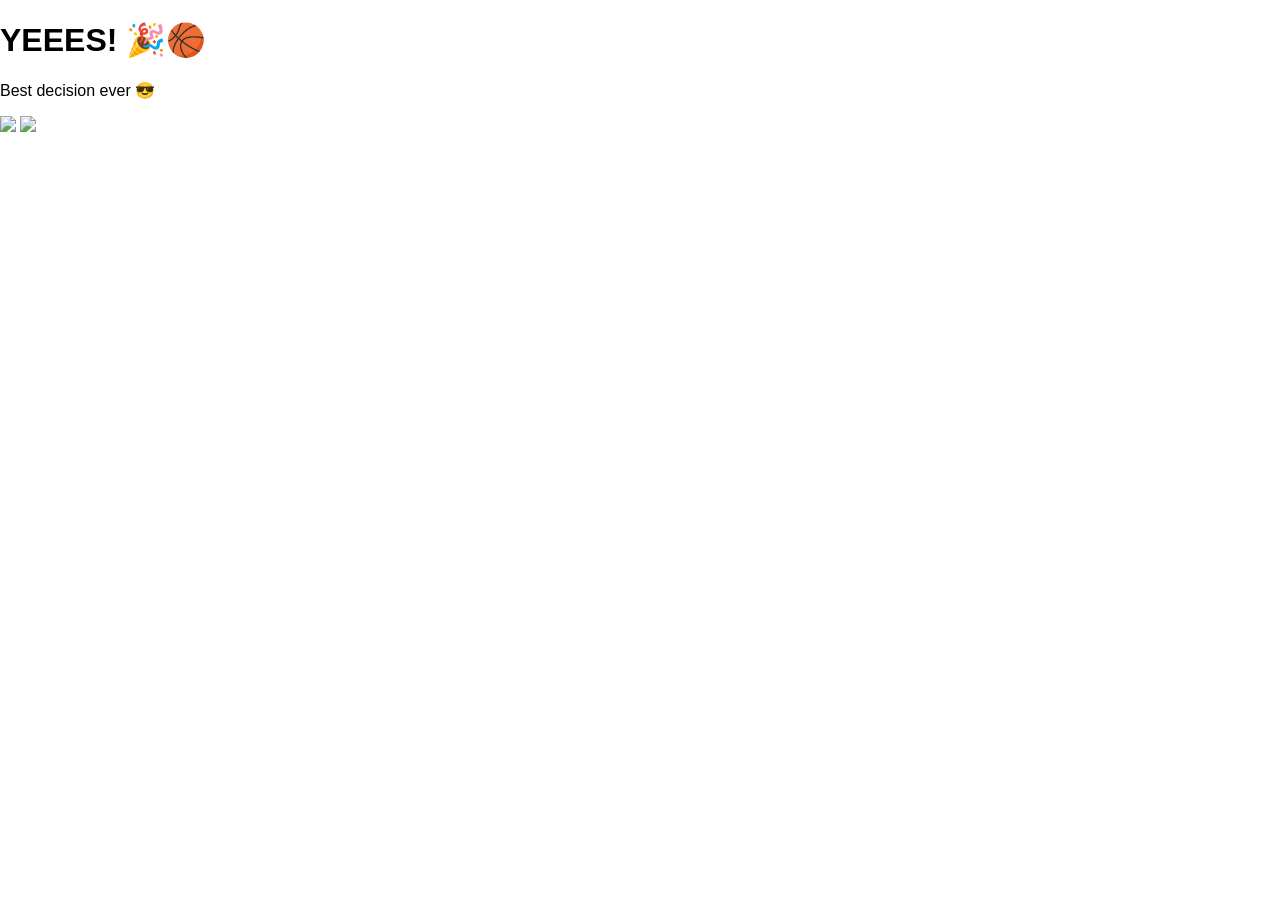
==== success.html @ 0bf818ac "Add files via upload" ====
<!DOCTYPE html>
<html lang="en">
<head>
<meta charset="UTF-8">
<meta name="viewport" content="width=device-width, initial-scale=1.0">
<title>YES!</title>
<link rel="stylesheet" href="style.css">
</head>

<body class="success-bg">

<div class="celebration">

  <h1>YEEES! 🎉🏀</h1>
  <p>Best decision ever 😎</p>

  <img src="assets/dunk.png" class="dunk">

  <img src="assets/confetti.gif" class="confetti">

</div>

</body>
</html>
---- style.css ----
body {
  margin: 0;
  font-family: Arial, sans-serif;
  overflow: hidden;
}

.basket-bg {
  background: linear-gradient(120deg, #1e3c72, #2a5298, #000);
  height: 100vh;
  color: white;
}

.center {
  text-align: center;
  margin-top: 80px;
}

.buttons {
  margin-top: 60px;
}

.ball {
  width: 120px;
  cursor: pointer;
  transition: transform 0.2s;
}

.ball:hover {
  transform: scale(1.1);
}

.no {
  position: absolute;
}
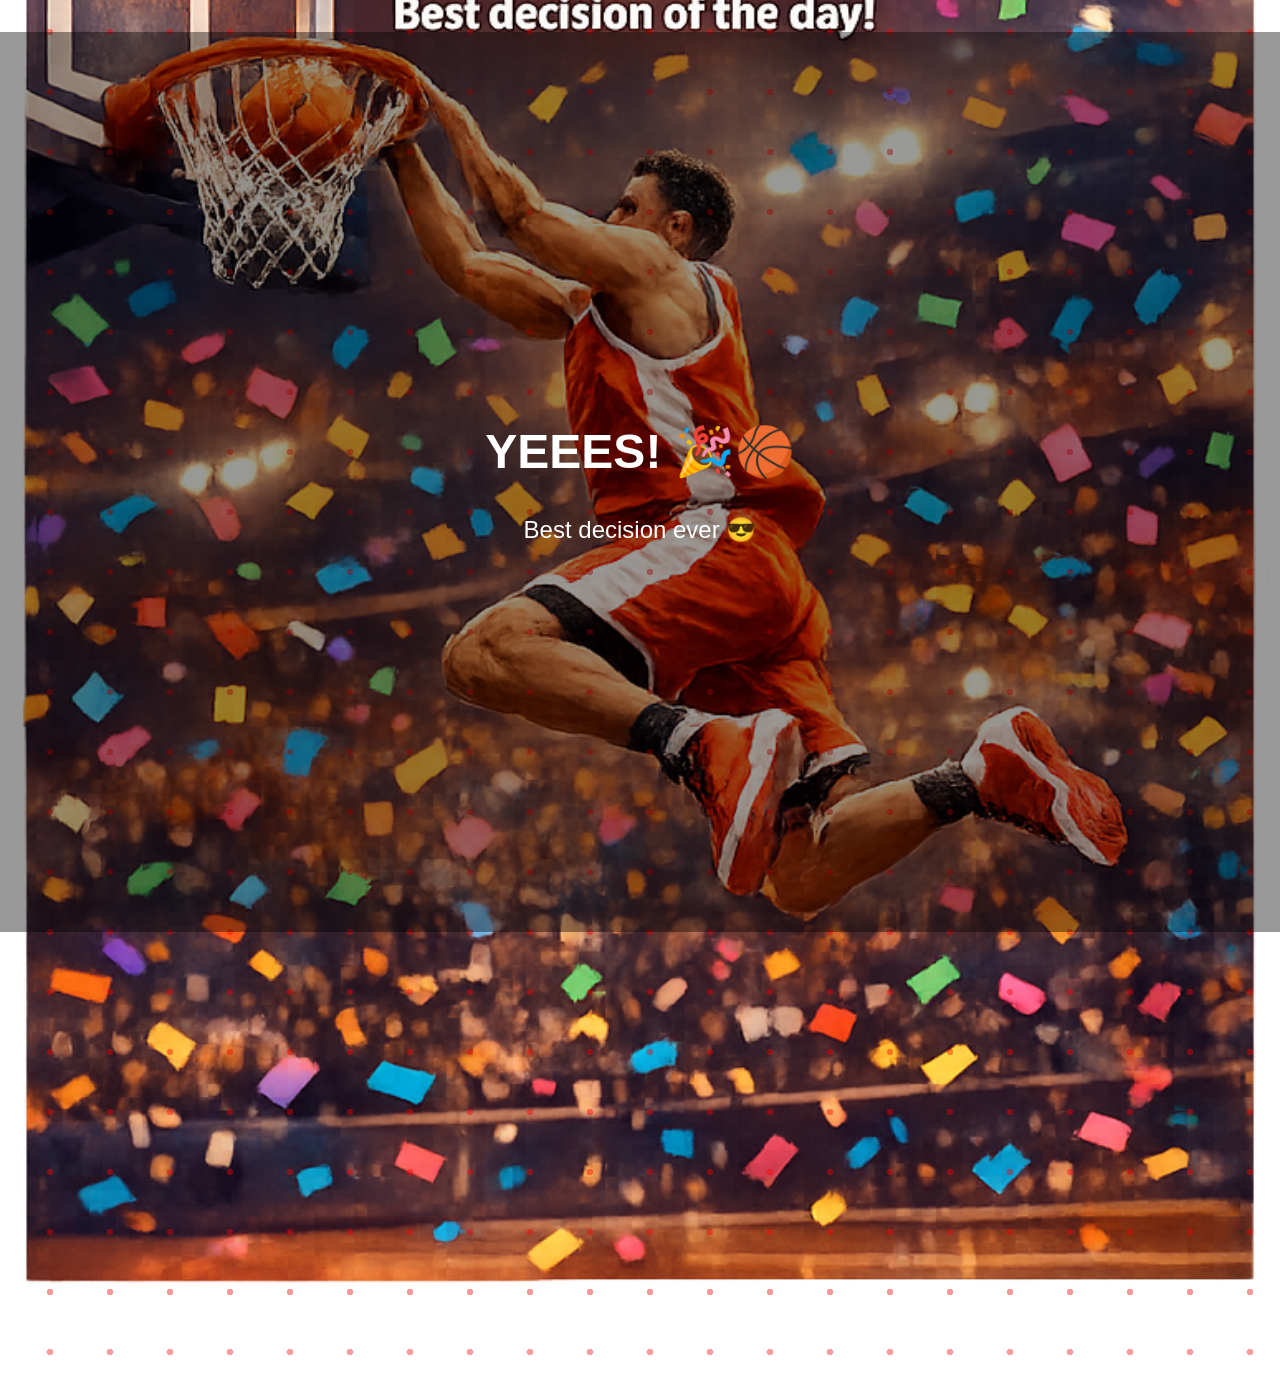
==== commit 67d89a31: "Add files via upload" ====
--- a/success.html
+++ b/success.html
@@ -1,24 +1,21 @@
 <!DOCTYPE html>
 <html lang="en">
 <head>
-<meta charset="UTF-8">
-<meta name="viewport" content="width=device-width, initial-scale=1.0">
-<title>YES!</title>
-<link rel="stylesheet" href="style.css">
+  <meta charset="UTF-8">
+  <meta name="viewport" content="width=device-width, initial-scale=1.0">
+  <title>YES!</title>
+
+  <link rel="stylesheet" href="style.css">
 </head>
 
 <body class="success-bg">
 
-<div class="celebration">
+  <div class="overlay"></div>
 
-  <h1>YEEES! 🎉🏀</h1>
-  <p>Best decision ever 😎</p>
-
-  <img src="assets/dunk.png" class="dunk">
-
-  <img src="assets/confetti.gif" class="confetti">
-
-</div>
+  <div class="celebration">
+    <h1 class="title">YEEES! 🎉🏀</h1>
+    <p class="subtitle">Best decision ever 😎</p>
+  </div>
 
 </body>
 </html>
--- a/style.css
+++ b/style.css
@@ -4,21 +4,36 @@
   overflow: hidden;
 }
 
+/* ✅ background responsive */
 .basket-bg {
-  background: linear-gradient(120deg, #1e3c72, #2a5298, #000);
+  background: url("assets/court.png") center / cover no-repeat;
   height: 100vh;
   color: white;
 }
 
+/* container */
 .center {
   text-align: center;
   margin-top: 80px;
+  padding: 0 20px;
 }
 
+/* titlu */
+h1 {
+  font-size: 2rem;
+  line-height: 1.3;
+}
+
+/* ✅ butoane corect aranjate */
 .buttons {
   margin-top: 60px;
+  display: flex;
+  justify-content: center;
+  align-items: center;
+  gap: 60px; /* spațiu între mingi */
 }
 
+/* mingi */
 .ball {
   width: 120px;
   cursor: pointer;
@@ -29,6 +44,133 @@
   transform: scale(1.1);
 }
 
+/* ✅ NU folosim absolute aici */
 .no {
+  position: static;
+}
+
+/* 📱 responsive */
+@media (max-width: 768px) {
+
+  .center {
+    padding: 0 15px;
+  }
+
+  h1 {
+    font-size: 1.5rem;
+  }
+
+  .buttons {
+    gap: 30px;
+  }
+
+  .ball {
+    width: 90px;
+  }
+
+  .basket-bg {
+    background-position: top;
+  }
+}
+
+/* ================= SUCCESS PAGE ================= */
+
+/* background */
+.success-bg {
+  background: url("assets/dunk.png") center / cover no-repeat;
+  height: 100vh;
+  margin: 0;
+  position: relative;
+  overflow: hidden;
+}
+
+/* overlay pentru lizibilitate */
+.success-bg .overlay {
   position: absolute;
-}+  width: 100%;
+  height: 100%;
+  background: rgba(0, 0, 0, 0.4);
+}
+
+/* container text */
+.celebration {
+  position: relative;
+  text-align: center;
+  top: 50%;
+  transform: translateY(-50%);
+  color: white;
+  padding: 0 20px;
+}
+
+/* titlu mare animat */
+.title {
+  font-size: 3rem;
+  animation: pop 0.6s ease;
+}
+
+/* subtitlu */
+.subtitle {
+  font-size: 1.5rem;
+  margin-top: 10px;
+  animation: fadeIn 1s ease;
+}
+
+/* animații */
+@keyframes pop {
+  0% {
+    transform: scale(0.5);
+    opacity: 0;
+  }
+  100% {
+    transform: scale(1);
+    opacity: 1;
+  }
+}
+
+@keyframes fadeIn {
+  0% { opacity: 0; }
+  100% { opacity: 1; }
+}
+
+/* 🔥 confetti simplu animat */
+.success-bg::before {
+  content: "";
+  position: absolute;
+  width: 200%;
+  height: 200%;
+  top: -50%;
+  left: -50%;
+  background-image:
+    radial-gradient(circle, red 3px, transparent 3px),
+    radial-gradient(circle, yellow 3px, transparent 3px),
+    radial-gradient(circle, blue 3px, transparent 3px);
+  background-size: 60px 60px;
+  animation: confetti 3s linear infinite;
+  opacity: 0.4;
+}
+
+@keyframes confetti {
+  0% {
+    transform: translateY(-200px);
+  }
+  100% {
+    transform: translateY(200px);
+  }
+}
+
+/* 📱 mobile */
+@media (max-width: 768px) {
+
+  .title {
+    font-size: 2rem;
+  }
+
+  .subtitle {
+    font-size: 1.2rem;
+  }
+
+  .success-bg {
+    background-position: top;
+  }
+}
+
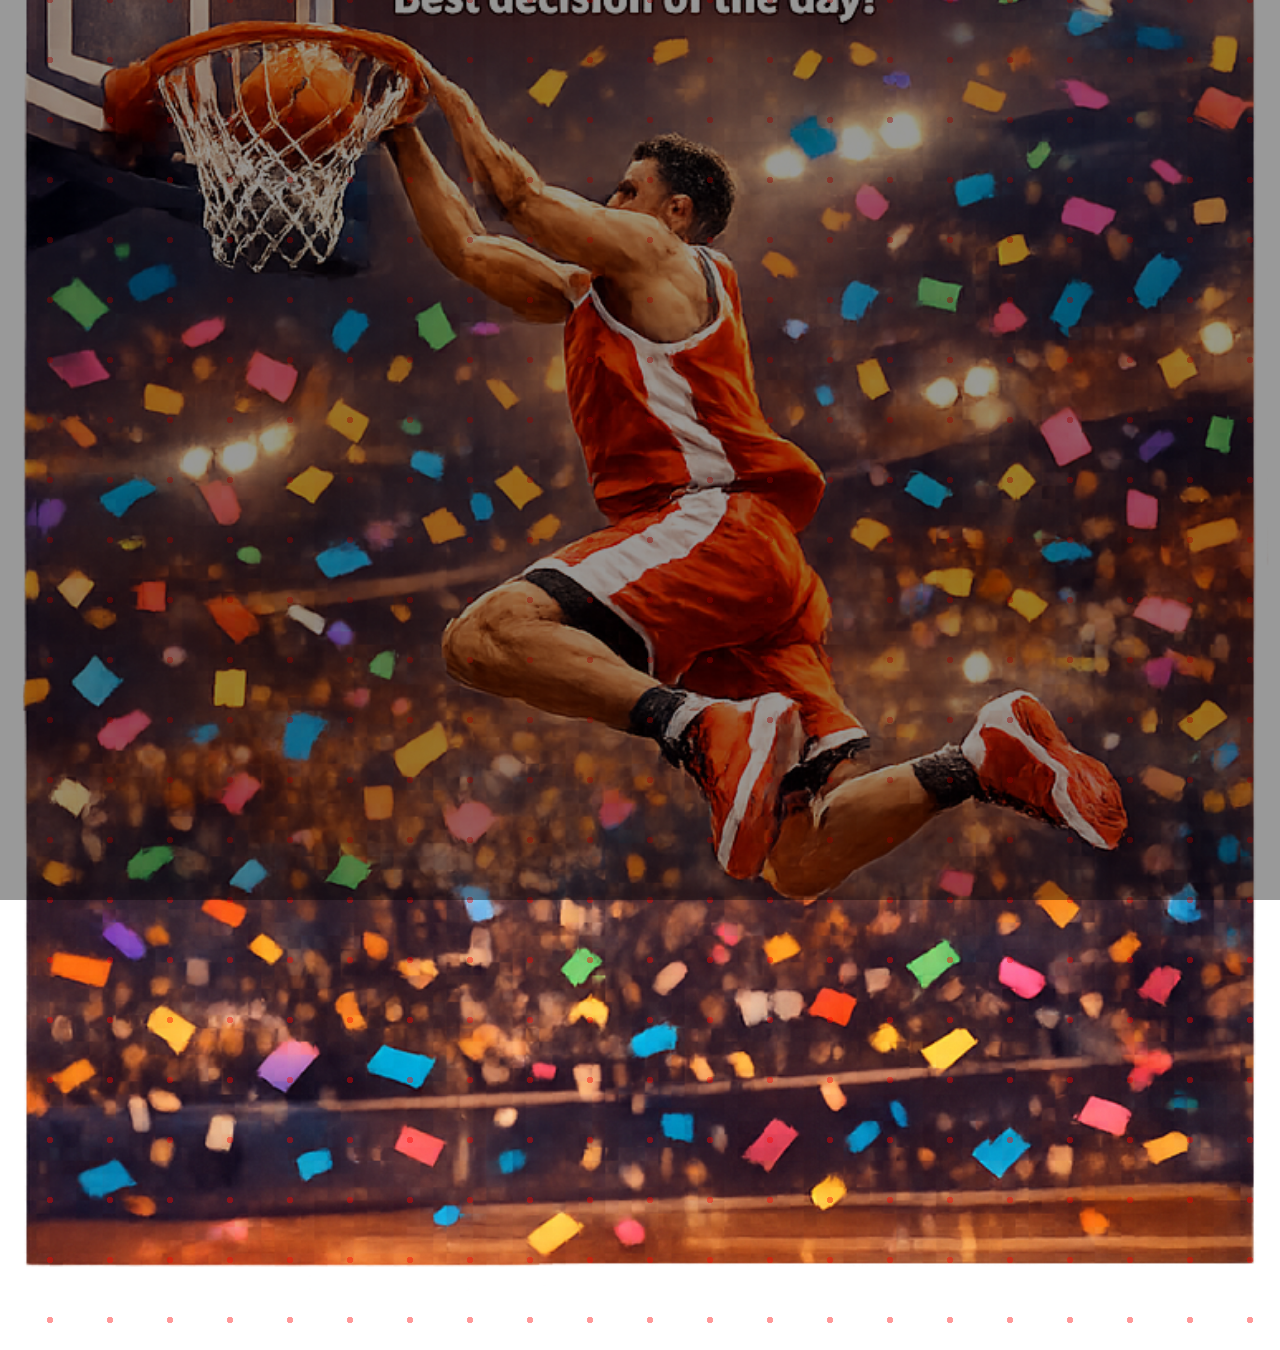
==== commit c3a29d40: "Add files via upload" ====
--- a/success.html
+++ b/success.html
@@ -11,11 +11,7 @@
 <body class="success-bg">
 
   <div class="overlay"></div>
-
-  <div class="celebration">
-    <h1 class="title">YEEES! 🎉🏀</h1>
-    <p class="subtitle">Best decision ever 😎</p>
-  </div>
+  
 
 </body>
 </html>
--- a/style.css
+++ b/style.css
@@ -1,36 +1,55 @@
+/* ================= GENERAL ================= */
+
 body {
   margin: 0;
   font-family: Arial, sans-serif;
   overflow: hidden;
 }
 
-/* ✅ background responsive */
+/* ================= INDEX PAGE ================= */
+
+/* background */
 .basket-bg {
   background: url("assets/court.png") center / cover no-repeat;
   height: 100vh;
   color: white;
 }
 
-/* container */
-.center {
+/* container centrat */
+body.basket-bg .center {
+  display: flex;
+  flex-direction: column;
+  justify-content: center;
+  align-items: center;
+  height: 100vh;
+
   text-align: center;
-  margin-top: 80px;
   padding: 0 20px;
 }
 
-/* titlu */
-h1 {
-  font-size: 2rem;
-  line-height: 1.3;
+/* ✅ TITLU cu contur pentru vizibilitate */
+body.basket-bg h1 {
+  font-size: 3rem;
+  font-weight: 700;
+  line-height: 1.2;
+  margin-bottom: 40px;
+  color: white;
+
+  /* 🔥 outline + glow */
+  text-shadow:
+    2px 2px 0 #000,
+   -2px 2px 0 #000,
+    2px -2px 0 #000,
+   -2px -2px 0 #000,
+    0 0 10px rgba(0,0,0,0.8);
 }
 
-/* ✅ butoane corect aranjate */
-.buttons {
-  margin-top: 60px;
+/* butoane */
+body.basket-bg .buttons {
   display: flex;
   justify-content: center;
   align-items: center;
-  gap: 60px; /* spațiu între mingi */
+  gap: 60px;
 }
 
 /* mingi */
@@ -44,23 +63,21 @@
   transform: scale(1.1);
 }
 
-/* ✅ NU folosim absolute aici */
+/* fără poziționare absolută */
 .no {
   position: static;
 }
 
-/* 📱 responsive */
+/* ================= RESPONSIVE INDEX ================= */
+
 @media (max-width: 768px) {
 
-  .center {
-    padding: 0 15px;
+  body.basket-bg h1 {
+    font-size: 2rem;
+    margin-bottom: 30px;
   }
 
-  h1 {
-    font-size: 1.5rem;
-  }
-
-  .buttons {
+  body.basket-bg .buttons {
     gap: 30px;
   }
 
@@ -75,7 +92,6 @@
 
 /* ================= SUCCESS PAGE ================= */
 
-/* background */
 .success-bg {
   background: url("assets/dunk.png") center / cover no-repeat;
   height: 100vh;
@@ -84,7 +100,7 @@
   overflow: hidden;
 }
 
-/* overlay pentru lizibilitate */
+/* overlay */
 .success-bg .overlay {
   position: absolute;
   width: 100%;
@@ -102,10 +118,13 @@
   padding: 0 20px;
 }
 
-/* titlu mare animat */
+/* titlu success */
 .title {
   font-size: 3rem;
   animation: pop 0.6s ease;
+
+  /* puțin glow aici */
+  text-shadow: 0 0 10px rgba(0,0,0,0.7);
 }
 
 /* subtitlu */
@@ -132,7 +151,7 @@
   100% { opacity: 1; }
 }
 
-/* 🔥 confetti simplu animat */
+/* confetti */
 .success-bg::before {
   content: "";
   position: absolute;
@@ -158,7 +177,8 @@
   }
 }
 
-/* 📱 mobile */
+/* ================= RESPONSIVE SUCCESS ================= */
+
 @media (max-width: 768px) {
 
   .title {
@@ -172,5 +192,4 @@
   .success-bg {
     background-position: top;
   }
-}
-
+}
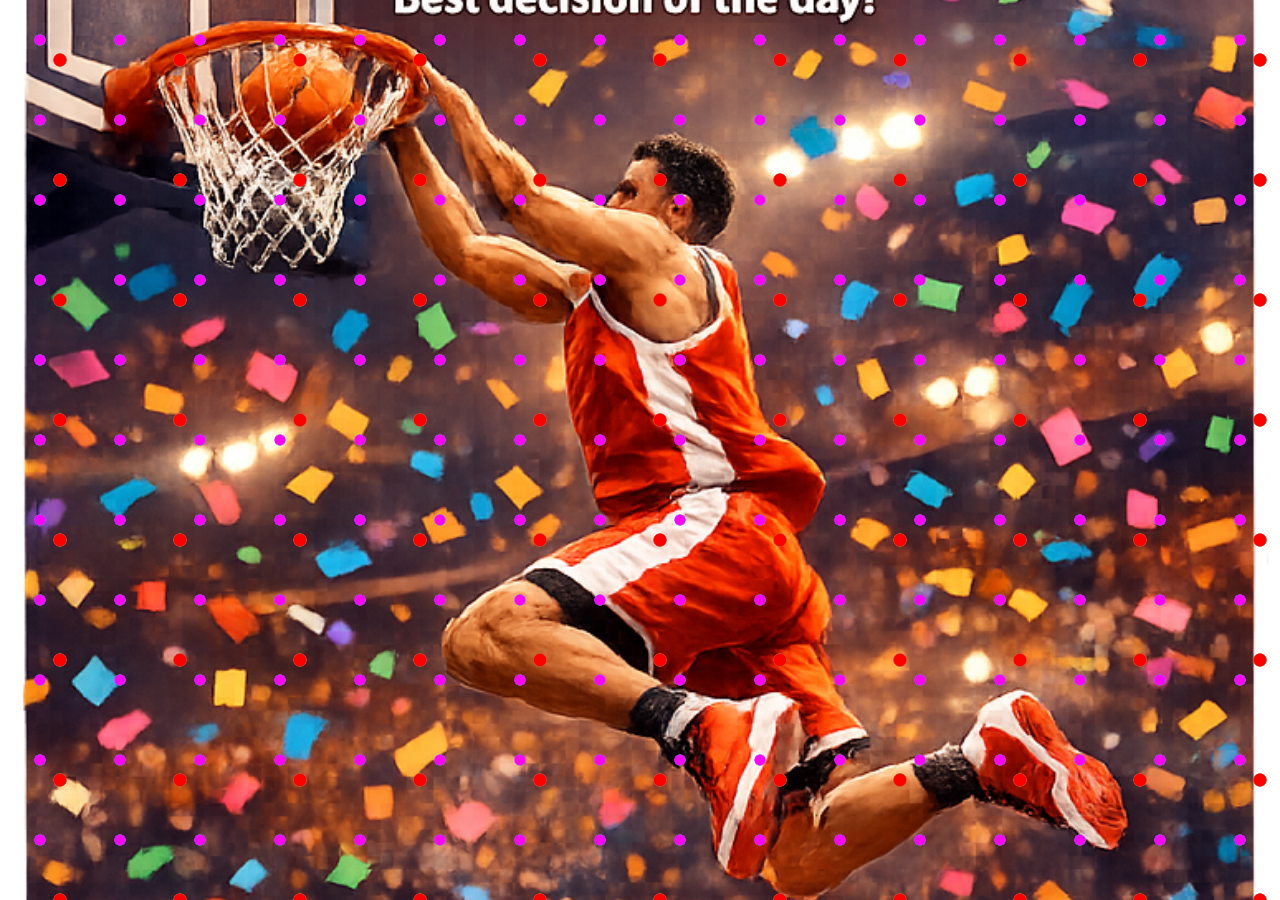
==== commit 0f589a78: "Add files via upload" ====
--- a/success.html
+++ b/success.html
@@ -1,3 +1,4 @@
+
 <!DOCTYPE html>
 <html lang="en">
 <head>
@@ -9,9 +10,5 @@
 </head>
 
 <body class="success-bg">
-
-  <div class="overlay"></div>
-  
-
 </body>
-</html>+</html>
--- a/style.css
+++ b/style.css
@@ -6,53 +6,47 @@
   overflow: hidden;
 }
 
-/* ================= INDEX PAGE ================= */
+/* ================= BACKGROUND ================= */
 
-/* background */
 .basket-bg {
   background: url("assets/court.png") center / cover no-repeat;
   height: 100vh;
   color: white;
 }
 
-/* container centrat */
-body.basket-bg .center {
+/* ================= CONTAINER MIC ================= */
+
+.center {
   display: flex;
   flex-direction: column;
   justify-content: center;
   align-items: center;
   height: 100vh;
-
   text-align: center;
   padding: 0 20px;
 }
 
-/* ✅ TITLU cu contur pentru vizibilitate */
-body.basket-bg h1 {
+/* TITLU */
+h1 {
   font-size: 3rem;
   font-weight: 700;
-  line-height: 1.2;
   margin-bottom: 40px;
-  color: white;
 
-  /* 🔥 outline + glow */
   text-shadow:
     2px 2px 0 #000,
    -2px 2px 0 #000,
     2px -2px 0 #000,
-   -2px -2px 0 #000,
-    0 0 10px rgba(0,0,0,0.8);
+   -2px -2px 0 #000;
 }
 
-/* butoane */
-body.basket-bg .buttons {
+/* BUTOANE */
+.buttons {
   display: flex;
-  justify-content: center;
-  align-items: center;
   gap: 60px;
 }
 
-/* mingi */
+/* ================= MINGI ================= */
+
 .ball {
   width: 120px;
   cursor: pointer;
@@ -63,34 +57,57 @@
   transform: scale(1.1);
 }
 
-/* fără poziționare absolută */
-.no {
-  position: static;
+/* NO mic */
+.no-small.hidden {
+  opacity: 0;
 }
 
-/* ================= RESPONSIVE INDEX ================= */
+/* ================= CONTAINER MARE ================= */
+
+.fullscreen {
+  position: fixed;
+  top: 0;
+  left: 0;
+  width: 100%;
+  height: 100%;
+  pointer-events: none; /* IMPORTANT */
+}
+
+/* NO mare */
+.no-big {
+  position: absolute;
+  top: 50%;
+  left: 50%;
+  transform: translate(-50%, -50%);
+  
+  opacity: 0;
+  pointer-events: none;
+}
+
+/* când devine activ */
+.no-big.active {
+  opacity: 1;
+  pointer-events: auto;
+}
+
+/* ================= RESPONSIVE ================= */
 
 @media (max-width: 768px) {
 
-  body.basket-bg h1 {
+  h1 {
     font-size: 2rem;
-    margin-bottom: 30px;
-  }
-
-  body.basket-bg .buttons {
-    gap: 30px;
   }
 
   .ball {
     width: 90px;
   }
 
-  .basket-bg {
-    background-position: top;
+  .buttons {
+    gap: 30px;
   }
 }
 
-/* ================= SUCCESS PAGE ================= */
+/* ================= SUCCESS ================= */
 
 .success-bg {
   background: url("assets/dunk.png") center / cover no-repeat;
@@ -98,98 +115,44 @@
   margin: 0;
   position: relative;
   overflow: hidden;
+
+  animation: zoomDunk 2s ease forwards;
 }
 
-/* overlay */
-.success-bg .overlay {
+@keyframes zoomDunk {
+  0% { transform: scale(1.15); }
+  100% { transform: scale(1); }
+}
+
+/* confetti */
+.success-bg::before,
+.success-bg::after {
+  content: "";
   position: absolute;
   width: 100%;
   height: 100%;
-  background: rgba(0, 0, 0, 0.4);
 }
 
-/* container text */
-.celebration {
-  position: relative;
-  text-align: center;
-  top: 50%;
-  transform: translateY(-50%);
-  color: white;
-  padding: 0 20px;
+.success-bg::before {
+  background-image:
+    radial-gradient(circle, red 6px, transparent 7px),
+    radial-gradient(circle, yellow 6px, transparent 7px),
+    radial-gradient(circle, blue 6px, transparent 7px);
+
+  background-size: 120px 120px;
+  animation: confetti 2s linear infinite;
 }
 
-/* titlu success */
-.title {
-  font-size: 3rem;
-  animation: pop 0.6s ease;
+.success-bg::after {
+  background-image:
+    radial-gradient(circle, magenta 5px, transparent 6px),
+    radial-gradient(circle, cyan 5px, transparent 6px);
 
-  /* puțin glow aici */
-  text-shadow: 0 0 10px rgba(0,0,0,0.7);
-}
-
-/* subtitlu */
-.subtitle {
-  font-size: 1.5rem;
-  margin-top: 10px;
-  animation: fadeIn 1s ease;
-}
-
-/* animații */
-@keyframes pop {
-  0% {
-    transform: scale(0.5);
-    opacity: 0;
-  }
-  100% {
-    transform: scale(1);
-    opacity: 1;
-  }
-}
-
-@keyframes fadeIn {
-  0% { opacity: 0; }
-  100% { opacity: 1; }
-}
-
-/* confetti */
-.success-bg::before {
-  content: "";
-  position: absolute;
-  width: 200%;
-  height: 200%;
-  top: -50%;
-  left: -50%;
-  background-image:
-    radial-gradient(circle, red 3px, transparent 3px),
-    radial-gradient(circle, yellow 3px, transparent 3px),
-    radial-gradient(circle, blue 3px, transparent 3px);
-  background-size: 60px 60px;
-  animation: confetti 3s linear infinite;
-  opacity: 0.4;
+  background-size: 80px 80px;
+  animation: confetti 1.5s linear infinite;
 }
 
 @keyframes confetti {
-  0% {
-    transform: translateY(-200px);
-  }
-  100% {
-    transform: translateY(200px);
-  }
-}
-
-/* ================= RESPONSIVE SUCCESS ================= */
-
-@media (max-width: 768px) {
-
-  .title {
-    font-size: 2rem;
-  }
-
-  .subtitle {
-    font-size: 1.2rem;
-  }
-
-  .success-bg {
-    background-position: top;
-  }
+  0% { background-position: 0 -200px; }
+  100% { background-position: 200px 600px; }
 }
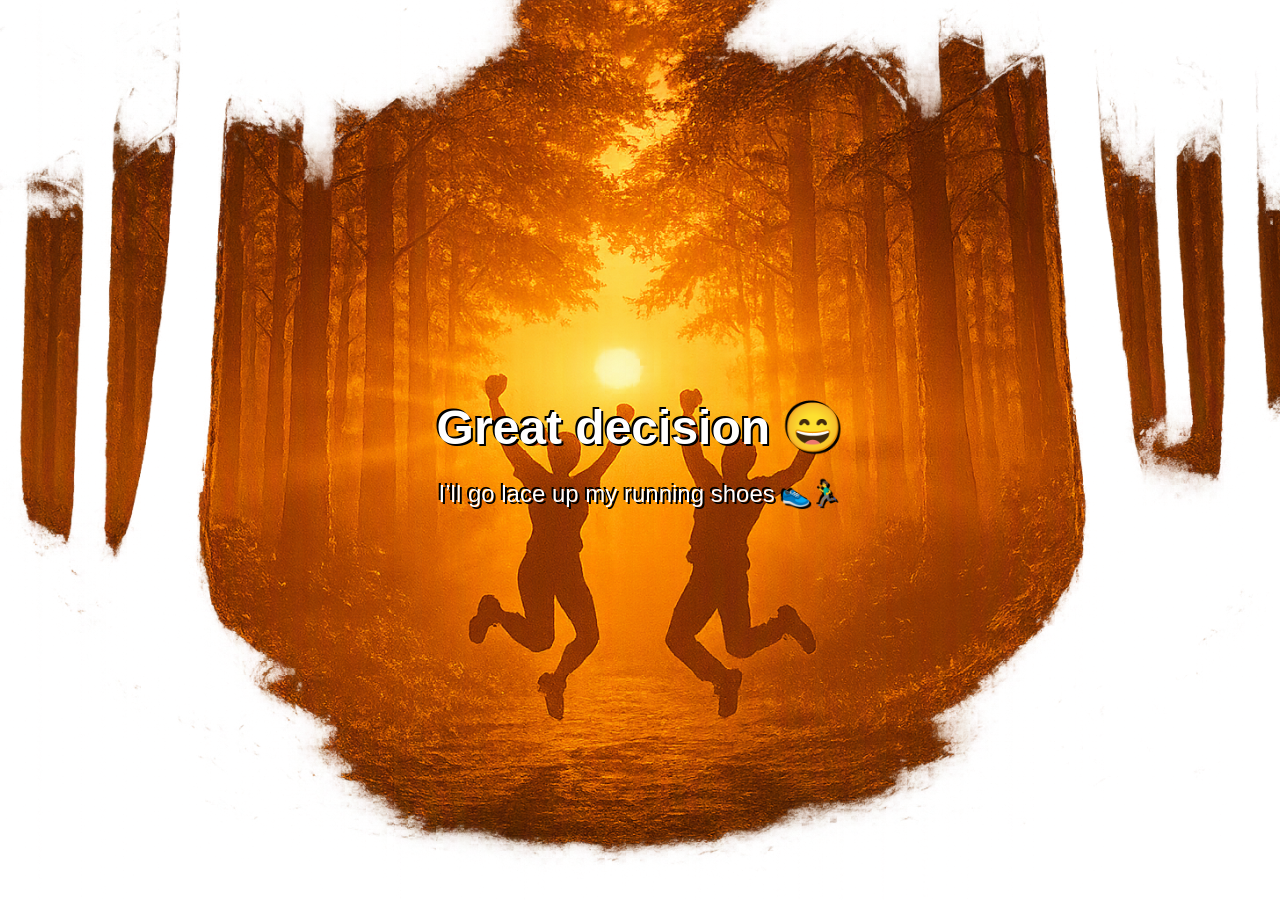
==== commit 4024b894: "Add files via upload" ====
--- a/success.html
+++ b/success.html
@@ -1,14 +1,19 @@
-
 <!DOCTYPE html>
 <html lang="en">
 <head>
   <meta charset="UTF-8">
   <meta name="viewport" content="width=device-width, initial-scale=1.0">
-  <title>YES!</title>
+  <title>Success</title>
 
   <link rel="stylesheet" href="style.css">
 </head>
 
 <body class="success-bg">
+
+  <div class="success-container">
+    <h1>Great decision 😄</h1>
+    <p>I’ll go lace up my running shoes 👟🏃‍♂️</p>
+  </div>
+
 </body>
-</html>
+</html>
--- a/style.css
+++ b/style.css
@@ -1,52 +1,45 @@
-/* ================= GENERAL ================= */
-
 body {
   margin: 0;
   font-family: Arial, sans-serif;
   overflow: hidden;
 }
 
-/* ================= BACKGROUND ================= */
-
-.basket-bg {
-  background: url("assets/court.png") center / cover no-repeat;
+/* BACKGROUND INDEX */
+.bg {
+  background: url("assets/bg.png") center / cover no-repeat;
   height: 100vh;
   color: white;
 }
 
-/* ================= CONTAINER MIC ================= */
-
+/* CONTENT */
 .center {
   display: flex;
   flex-direction: column;
   justify-content: center;
   align-items: center;
+
   height: 100vh;
   text-align: center;
-  padding: 0 20px;
+  padding: 20px;
 }
 
-/* TITLU */
+/* TEXT */
 h1 {
-  font-size: 3rem;
-  font-weight: 700;
+  font-size: 2.5rem;
   margin-bottom: 40px;
 
   text-shadow:
     2px 2px 0 #000,
-   -2px 2px 0 #000,
-    2px -2px 0 #000,
    -2px -2px 0 #000;
 }
 
-/* BUTOANE */
+/* BUTTONS */
 .buttons {
   display: flex;
   gap: 60px;
 }
 
-/* ================= MINGI ================= */
-
+/* IMAGES */
 .ball {
   width: 120px;
   cursor: pointer;
@@ -60,99 +53,74 @@
 /* NO mic */
 .no-small.hidden {
   opacity: 0;
-}
-
-/* ================= CONTAINER MARE ================= */
-
-.fullscreen {
-  position: fixed;
-  top: 0;
-  left: 0;
-  width: 100%;
-  height: 100%;
-  pointer-events: none; /* IMPORTANT */
+  pointer-events: none;
 }
 
 /* NO mare */
 .no-big {
-  position: absolute;
-  top: 50%;
-  left: 50%;
-  transform: translate(-50%, -50%);
-  
+  position: fixed;
+  width: 120px;
+  pointer-events: none;
+
   opacity: 0;
-  pointer-events: none;
+  z-index: 1000;
+
+  transition: transform 0.2s;
 }
 
-/* când devine activ */
+/* ACTIV */
 .no-big.active {
   opacity: 1;
   pointer-events: auto;
 }
 
-/* ================= RESPONSIVE ================= */
+/* SUCCESS PAGE */
+.success-bg {
+  background: url("assets/bg_succes.png") center / cover no-repeat;
+  height: 100vh;
 
+  display: flex;
+  justify-content: center;
+  align-items: center;
+}
+
+/* TEXT SUCCESS */
+.success-container {
+  text-align: center;
+  color: white;
+  padding: 20px;
+}
+
+.success-container h1 {
+  font-size: 3rem;
+  margin-bottom: 10px;
+
+  text-shadow:
+    2px 2px 0 #000,
+   -2px -2px 0 #000;
+}
+
+.success-container p {
+  font-size: 1.5rem;
+
+  text-shadow:
+    2px 2px 0 #000,
+   -2px -2px 0 #000;
+}
+
+/* MOBILE */
 @media (max-width: 768px) {
 
   h1 {
-    font-size: 2rem;
+    font-size: 1.8rem;
   }
 
-  .ball {
-    width: 90px;
+  .ball,
+  .no-big {
+    width: 80px;
   }
 
   .buttons {
     gap: 30px;
   }
-}
-
-/* ================= SUCCESS ================= */
-
-.success-bg {
-  background: url("assets/dunk.png") center / cover no-repeat;
-  height: 100vh;
-  margin: 0;
-  position: relative;
-  overflow: hidden;
-
-  animation: zoomDunk 2s ease forwards;
-}
-
-@keyframes zoomDunk {
-  0% { transform: scale(1.15); }
-  100% { transform: scale(1); }
-}
-
-/* confetti */
-.success-bg::before,
-.success-bg::after {
-  content: "";
-  position: absolute;
-  width: 100%;
-  height: 100%;
-}
-
-.success-bg::before {
-  background-image:
-    radial-gradient(circle, red 6px, transparent 7px),
-    radial-gradient(circle, yellow 6px, transparent 7px),
-    radial-gradient(circle, blue 6px, transparent 7px);
-
-  background-size: 120px 120px;
-  animation: confetti 2s linear infinite;
-}
-
-.success-bg::after {
-  background-image:
-    radial-gradient(circle, magenta 5px, transparent 6px),
-    radial-gradient(circle, cyan 5px, transparent 6px);
-
-  background-size: 80px 80px;
-  animation: confetti 1.5s linear infinite;
-}
-
-@keyframes confetti {
-  0% { background-position: 0 -200px; }
-  100% { background-position: 200px 600px; }
 }
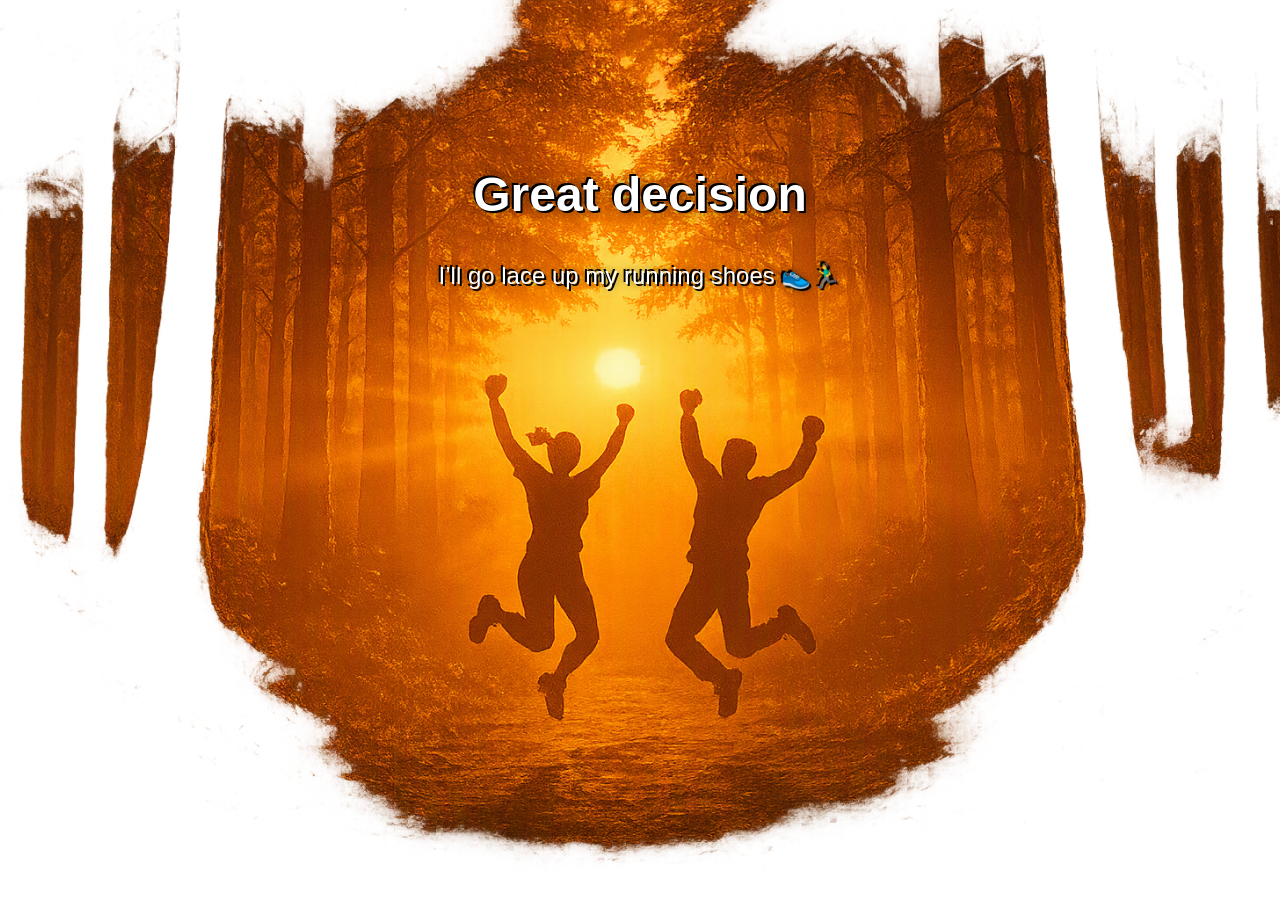
==== commit a0f49497: "Add files via upload" ====
--- a/success.html
+++ b/success.html
@@ -11,7 +11,7 @@
 <body class="success-bg">
 
   <div class="success-container">
-    <h1>Great decision 😄</h1>
+    <h1>Great decision</h1>
     <p>I’ll go lace up my running shoes 👟🏃‍♂️</p>
   </div>
 
--- a/style.css
+++ b/style.css
@@ -1,26 +1,29 @@
+/* ================= GENERAL ================= */
+
 body {
   margin: 0;
   font-family: Arial, sans-serif;
   overflow: hidden;
 }
 
-/* BACKGROUND INDEX */
+/* ================= INDEX BACKGROUND ================= */
+
 .bg {
   background: url("assets/bg.png") center / cover no-repeat;
   height: 100vh;
   color: white;
 }
 
-/* CONTENT */
+/* ================= CONTENT ================= */
+
 .center {
   display: flex;
   flex-direction: column;
+  align-items: center;
   justify-content: center;
-  align-items: center;
 
   height: 100vh;
   text-align: center;
-  padding: 20px;
 }
 
 /* TEXT */
@@ -39,9 +42,10 @@
   gap: 60px;
 }
 
-/* IMAGES */
+/* ================= IMAGES ================= */
+
 .ball {
-  width: 120px;
+  width: 180px; /* 🔥 +50% */
   cursor: pointer;
   transition: transform 0.2s;
 }
@@ -56,59 +60,68 @@
   pointer-events: none;
 }
 
-/* NO mare */
+/* ================= NO MARE ================= */
+
 .no-big {
   position: fixed;
-  width: 120px;
-  pointer-events: none;
+  width: 180px;
+  left: 50%;
+  top: 50%;
+  transform: translate(-50%, -50%);
 
   opacity: 0;
+  pointer-events: none;
   z-index: 1000;
 
   transition: transform 0.2s;
 }
 
-/* ACTIV */
 .no-big.active {
   opacity: 1;
   pointer-events: auto;
 }
 
-/* SUCCESS PAGE */
+/* ================= SUCCESS PAGE ================= */
+
 .success-bg {
   background: url("assets/bg_succes.png") center / cover no-repeat;
   height: 100vh;
-
-  display: flex;
-  justify-content: center;
-  align-items: center;
+  position: relative;
 }
 
-/* TEXT SUCCESS */
+/* text positionat la 25% */
 .success-container {
+  position: absolute;
+  top: 15%;
+  left: 50%;
+  transform: translateX(-50%);
+
   text-align: center;
   color: white;
-  padding: 20px;
 }
 
+/* title */
 .success-container h1 {
   font-size: 3rem;
-  margin-bottom: 10px;
 
   text-shadow:
     2px 2px 0 #000,
-   -2px -2px 0 #000;
+   -2px -2px 0 #000,
+    0 0 15px rgba(0,0,0,0.6);
 }
 
+/* subtitle */
 .success-container p {
   font-size: 1.5rem;
 
   text-shadow:
     2px 2px 0 #000,
-   -2px -2px 0 #000;
+   -2px -2px 0 #000,
+    0 0 10px rgba(0,0,0,0.6);
 }
 
-/* MOBILE */
+/* ================= MOBILE ================= */
+
 @media (max-width: 768px) {
 
   h1 {
@@ -117,7 +130,7 @@
 
   .ball,
   .no-big {
-    width: 80px;
+    width: 120px;
   }
 
   .buttons {
